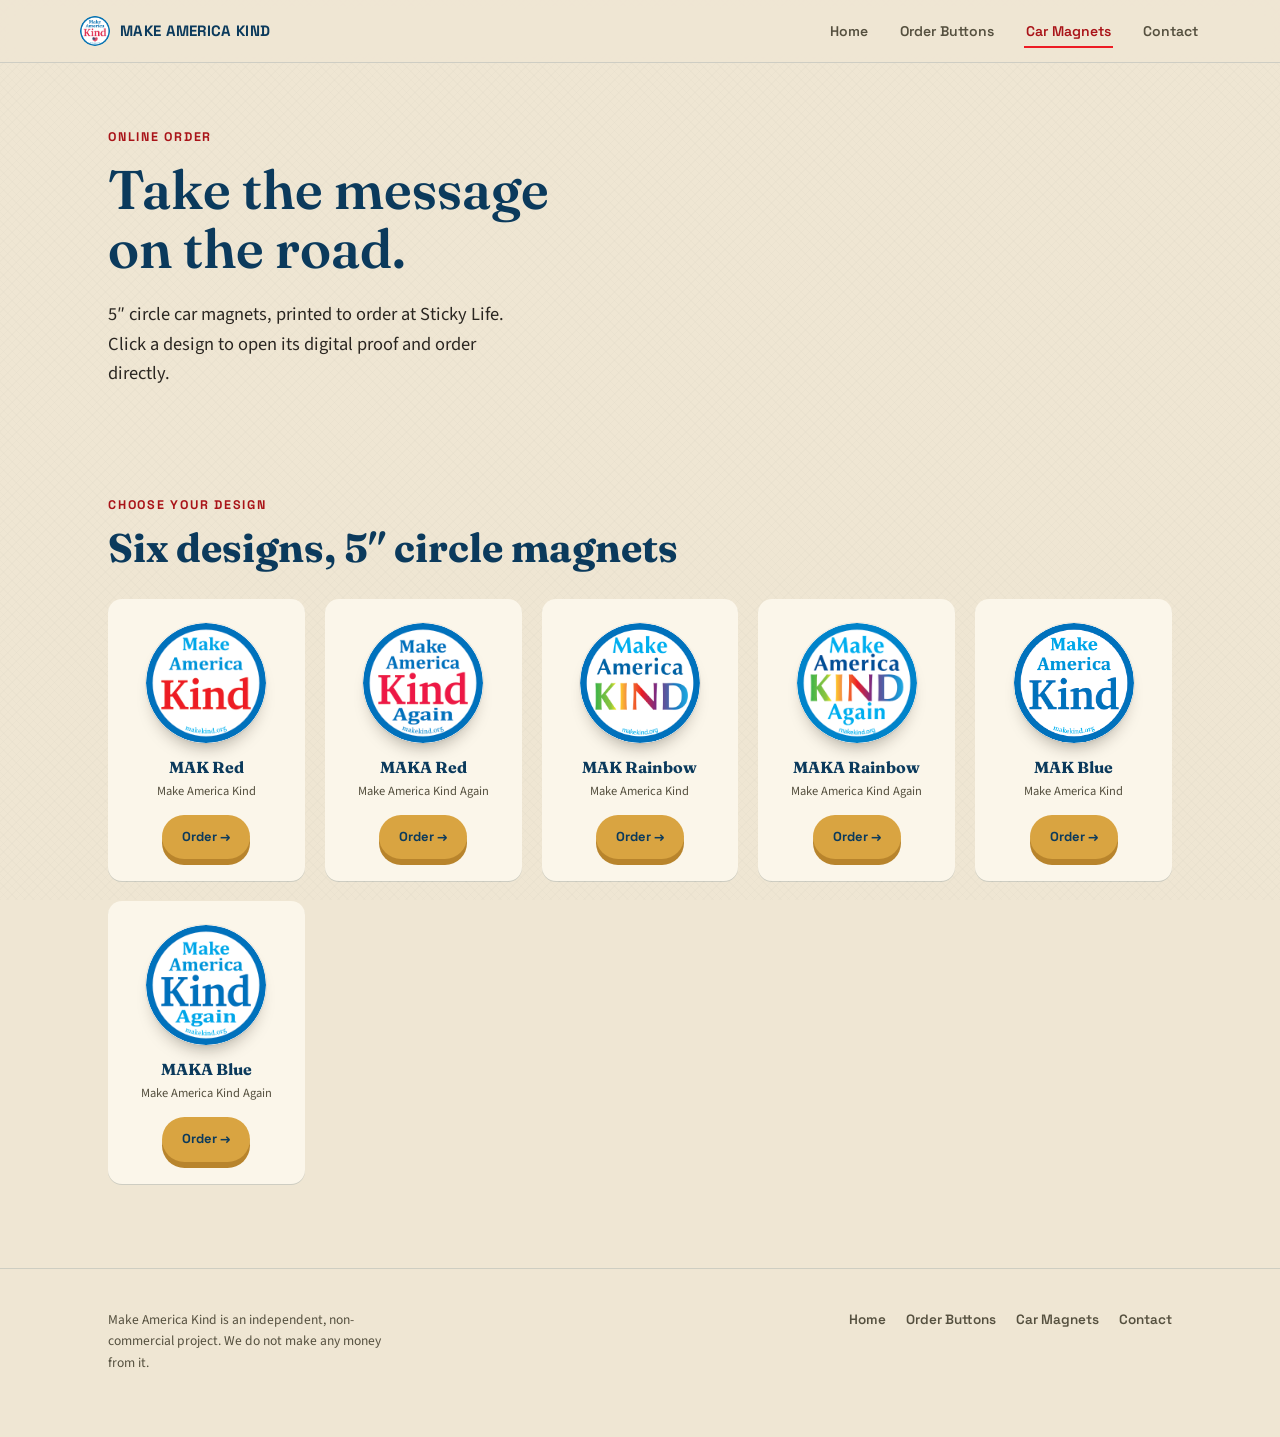
==== car-magnet.html @ 9bb04678 "Add files via upload Initial upload" ====
<!DOCTYPE html>
<html lang="en">
<head>
<meta charset="UTF-8">
<meta name="viewport" content="width=device-width, initial-scale=1">
<title>Order Car Magnets — Make America Kind</title>
<meta name="description" content="Order Make America Kind car magnets online through stickylife.com.">
<link rel="icon" href="assets/favicon.png" type="image/png">
<link rel="stylesheet" href="css/styles.css">
<!-- Google Analytics (GA4) -->
<script async src="https://www.googletagmanager.com/gtag/js?id=G-3BDSZT17VZ"></script>
<script>
  window.dataLayer = window.dataLayer || [];
  function gtag(){dataLayer.push(arguments);}
  gtag('js', new Date());
  gtag('config', 'G-3BDSZT17VZ');
</script>

</head>
<body>

<header class="site-header">
  <div class="wrap nav-row">
    <a class="brand" href="index.html">
      <img src="assets/buttons/makh-red.png" alt="Make America Kind logo">
      Make America Kind
    </a>
    <button class="nav-toggle" aria-label="Toggle navigation" aria-expanded="false">
      <span></span><span></span><span></span>
    </button>
    <ul class="nav-links">
      <li><a href="index.html">Home</a></li>
      <li><a href="order.html">Order Buttons</a></li>
      <li><a href="car-magnet.html" aria-current="page">Car Magnets</a></li>
      <li><a href="contact.html">Contact</a></li>
    </ul>
  </div>
</header>

<main>
  <section class="page-hero">
    <div class="wrap">
      <span class="eyebrow">Online order</span>
      <h1 style="font-size:clamp(2.2rem,5vw,3.4rem);">Take the message<br>on the road.</h1>
      <p class="lede">5&Prime; circle car magnets, printed to order at Sticky Life. Click a design to open its digital proof and order directly.</p>
    </div>
  </section>

  <section>
    <div class="wrap">
      <span class="eyebrow">Choose your design</span>
      <h2>Six designs, 5&Prime; circle magnets</h2>

      <div class="order-grid">

        <div class="order-card">
          <div class="magnet"><img src="assets/buttons/mak-red.png" alt="Red Make America Kind design"></div>
          <h3>MAK Red</h3>
          <p class="order-note">Make America Kind</p>
          <a class="btn btn-fill" href="https://www.stickylife.com/digital-proof/0620-CCM-0176" target="_blank" rel="noopener">Order →</a>
        </div>

        <div class="order-card">
          <div class="magnet"><img src="assets/buttons/maka-red.png" alt="Red Make America Kind Again design"></div>
          <h3>MAKA Red</h3>
          <p class="order-note">Make America Kind Again</p>
          <a class="btn btn-fill" href="https://www.stickylife.com/digital-proof/0620-CCM-0178" target="_blank" rel="noopener">Order →</a>
        </div>

        <div class="order-card">
          <div class="magnet"><img src="assets/buttons/mak-rainbow.png" alt="Rainbow Make America Kind design"></div>
          <h3>MAK Rainbow</h3>
          <p class="order-note">Make America Kind</p>
          <a class="btn btn-fill" href="https://www.stickylife.com/digital-proof/0620-CCM-0180" target="_blank" rel="noopener">Order →</a>
        </div>

        <div class="order-card">
          <div class="magnet"><img src="assets/buttons/maka-rainbow.png" alt="Rainbow Make America Kind Again design"></div>
          <h3>MAKA Rainbow</h3>
          <p class="order-note">Make America Kind Again</p>
          <a class="btn btn-fill" href="https://www.stickylife.com/digital-proof/0620-CCM-0179" target="_blank" rel="noopener">Order →</a>
        </div>

        <div class="order-card">
          <div class="magnet"><img src="assets/buttons/mak-blue.png" alt="Blue Make America Kind design"></div>
          <h3>MAK Blue</h3>
          <p class="order-note">Make America Kind</p>
          <a class="btn btn-fill" href="https://www.stickylife.com/digital-proof/0620-CCM-0177" target="_blank" rel="noopener">Order →</a>
        </div>

        <div class="order-card">
          <div class="magnet"><img src="assets/buttons/maka-blue.png" alt="Blue Make America Kind Again design"></div>
          <h3>MAKA Blue</h3>
          <p class="order-note">Make America Kind Again</p>
          <a class="btn btn-fill" href="https://www.stickylife.com/digital-proof/0620-CCM-0175" target="_blank" rel="noopener">Order →</a>
        </div>

      </div>
    </div>
  </section>


</main>

<footer class="site-footer">
  <div class="wrap footer-row">
    <p class="footer-note">Make America Kind is an independent, non-commercial project. We do not make any money from it.</p>
    <ul class="footer-links">
      <li><a href="index.html">Home</a></li>
      <li><a href="order.html">Order Buttons</a></li>
      <li><a href="car-magnet.html">Car Magnets</a></li>
      <li><a href="contact.html">Contact</a></li>
    </ul>
  </div>
</footer>

<script src="js/main.js"></script>
</body>
</html>
---- css/styles.css ----
/* ==========================================================================
   Make America Kind — stylesheet
   Palette: woven canvas background, button-blue + button-red pulled directly
   from the real artwork (#0071bc ring blue, #ed1c24 button red)
   ========================================================================== */

@import url('https://fonts.googleapis.com/css2?family=Fraunces:opsz,wght@9..144,500;9..144,600;9..144,700;9..144,900&family=Space+Grotesk:wght@500;600;700&family=Source+Sans+3:wght@400;500;600&display=swap');

:root {
  --canvas: #efe6d3;
  --canvas-deep: #e3d6b8;
  --denim: #0071bc;
  --denim-deep: #0b3a5c;
  --mustard: #d9a441;
  --mustard-deep: #b8842c;
  --brick: #ed1c24;
  --brick-deep: #a91318;
  --ink: #2a2621;
  --ink-soft: #55503f;
  --paper-line: rgba(11, 58, 92, 0.14);
  --cream: #fbf6ea;

  --font-display: 'Fraunces', Georgia, serif;
  --font-label: 'Space Grotesk', sans-serif;
  --font-body: 'Source Sans 3', sans-serif;

  --max-width: 1120px;
  --radius-lg: 22px;
  --radius-md: 14px;
}

* { box-sizing: border-box; }

html { scroll-behavior: smooth; }

body {
  margin: 0;
  background: var(--canvas);
  color: var(--ink);
  font-family: var(--font-body);
  font-size: 17px;
  line-height: 1.6;
  -webkit-font-smoothing: antialiased;
}

/* woven canvas texture */
body::before {
  content: "";
  position: fixed;
  inset: 0;
  pointer-events: none;
  z-index: 0;
  opacity: 0.5;
  background-image:
    repeating-linear-gradient(45deg, rgba(44,62,82,0.035) 0px, rgba(44,62,82,0.035) 1px, transparent 1px, transparent 6px),
    repeating-linear-gradient(-45deg, rgba(44,62,82,0.03) 0px, rgba(44,62,82,0.03) 1px, transparent 1px, transparent 6px);
}

img, svg { max-width: 100%; display: block; }

a { color: inherit; }

.wrap {
  max-width: var(--max-width);
  margin: 0 auto;
  padding: 0 28px;
  position: relative;
  z-index: 1;
}

.eyebrow {
  font-family: var(--font-label);
  font-weight: 700;
  letter-spacing: 0.14em;
  text-transform: uppercase;
  font-size: 12.5px;
  color: var(--brick-deep);
}

h1, h2, h3 {
  font-family: var(--font-display);
  font-weight: 700;
  color: var(--denim-deep);
  margin: 0.2em 0 0.4em;
  line-height: 1.08;
}

h1 { font-size: clamp(2.6rem, 6vw, 4.6rem); font-weight: 600; }
h2 { font-size: clamp(1.7rem, 3.4vw, 2.5rem); }
h3 { font-size: 1.25rem; }

p { margin: 0 0 1em; color: var(--ink-soft); }

.lede {
  font-size: 1.15rem;
  max-width: 46ch;
  color: var(--ink);
}

/* ---------------------------------- nav ---------------------------------- */

.site-header {
  position: sticky;
  top: 0;
  z-index: 40;
  background: rgba(239, 230, 211, 0.86);
  backdrop-filter: blur(8px);
  border-bottom: 1px solid var(--paper-line);
}

.nav-row {
  display: flex;
  align-items: center;
  justify-content: space-between;
  padding: 16px 0;
}

.brand {
  display: flex;
  align-items: center;
  gap: 10px;
  text-decoration: none;
  font-family: var(--font-label);
  font-weight: 700;
  letter-spacing: 0.02em;
  color: var(--denim-deep);
  font-size: 15px;
  text-transform: uppercase;
}

.brand svg { width: 30px; height: 30px; flex-shrink: 0; }
.brand img { width: 30px; height: 30px; flex-shrink: 0; border-radius: 50%; }

.nav-links {
  display: flex;
  gap: 28px;
  list-style: none;
  margin: 0;
  padding: 0;
  font-family: var(--font-label);
  font-weight: 600;
  font-size: 14px;
}

.nav-links a {
  text-decoration: none;
  color: var(--ink-soft);
  padding: 6px 2px;
  border-bottom: 2px solid transparent;
  transition: color 0.15s ease, border-color 0.15s ease;
}

.nav-links a:hover,
.nav-links a[aria-current="page"] {
  color: var(--brick-deep);
  border-color: var(--brick);
}

.nav-toggle {
  display: none;
  background: none;
  border: 1.5px solid var(--denim);
  border-radius: 8px;
  width: 40px;
  height: 36px;
  cursor: pointer;
}
.nav-toggle span {
  display: block;
  width: 18px;
  height: 2px;
  margin: 4px auto;
  background: var(--denim);
}

@media (max-width: 720px) {
  .nav-toggle { display: block; }
  .nav-links {
    position: absolute;
    top: 100%;
    left: 0;
    right: 0;
    flex-direction: column;
    background: var(--cream);
    padding: 18px 28px;
    gap: 14px;
    border-bottom: 1px solid var(--paper-line);
    display: none;
  }
  .nav-links.open { display: flex; }
}

/* --------------------------------- hero ---------------------------------- */

.hero-section {
  padding: 76px 0 60px;
}

@media (max-width: 860px) {
  .hero-section { padding: 48px 0 40px; }
}

.hero-grid {
  display: grid;
  grid-template-columns: 1.1fr 0.9fr;
  gap: 48px;
  align-items: center;
}

@media (max-width: 860px) {
  .hero-grid { grid-template-columns: 1fr; }
}

.hero-copy .eyebrow { margin-bottom: 14px; display: inline-block; }

.hero-actions {
  display: flex;
  gap: 14px;
  flex-wrap: wrap;
  margin-top: 30px;
}

/* buttons */

.btn {
  display: inline-flex;
  align-items: center;
  gap: 8px;
  font-family: var(--font-label);
  font-weight: 700;
  font-size: 14.5px;
  text-decoration: none;
  padding: 14px 24px;
  border-radius: 999px;
  transition: transform 0.15s ease, box-shadow 0.15s ease, background 0.15s ease;
  border: 2px solid transparent;
}
.btn:hover { transform: translateY(-2px); }

.btn-fill {
  background: var(--mustard);
  color: var(--denim-deep);
  box-shadow: 0 6px 0 var(--mustard-deep);
}
.btn-fill:hover { box-shadow: 0 8px 0 var(--mustard-deep); }
.btn-fill:active { transform: translateY(2px); box-shadow: 0 3px 0 var(--mustard-deep); }

.btn-outline {
  background: transparent;
  color: var(--denim-deep);
  border-color: var(--denim);
}
.btn-outline:hover { background: var(--denim); color: var(--cream); }

.btn-ghost {
  background: transparent;
  color: var(--brick-deep);
  border-color: var(--brick);
}
.btn-ghost:hover { background: var(--brick); color: var(--cream); }

/* ------------------------------ pin badges -------------------------------- */

.pin-field {
  position: relative;
  background:
    repeating-linear-gradient(0deg, rgba(44,62,82,0.05) 0 2px, transparent 2px 34px),
    repeating-linear-gradient(90deg, rgba(44,62,82,0.05) 0 2px, transparent 2px 34px),
    var(--canvas-deep);
  border-radius: var(--radius-lg);
  padding: 46px 28px;
  display: flex;
  justify-content: center;
  gap: 8px;
  flex-wrap: wrap;
  box-shadow: inset 0 0 0 1px var(--paper-line);
}

.pin-badge {
  width: 148px;
  height: 148px;
  border-radius: 50%;
  position: relative;
  transition: transform 0.2s ease, box-shadow 0.2s ease;
  box-shadow:
    0 10px 20px -12px rgba(11, 58, 92, 0.4),
    0 0 0 1px rgba(11, 58, 92, 0.08);
  cursor: default;
  background: #fff;
  overflow: hidden;
}

.pin-badge img {
  width: 100%;
  height: 100%;
  object-fit: cover;
  border-radius: 50%;
  display: block;
}

.pin-badge:hover {
  transform: translateY(-4px);
  box-shadow:
    0 16px 24px -12px rgba(11, 58, 92, 0.45),
    0 0 0 1px rgba(11, 58, 92, 0.08);
}

/* pinned variant: clasp + slight tilt — reserved for the hero cluster,
   so the "worn button" signature stays special rather than repeated */
.pin-badge--pinned {
  --tilt: 0deg;
  margin-top: 14px;
  transform: rotate(var(--tilt));
}

.pin-badge--pinned::before {
  content: "";
  position: absolute;
  top: -13px;
  left: 50%;
  transform: translateX(-50%);
  width: 26px;
  height: 16px;
  border-radius: 4px 4px 0 0;
  background: linear-gradient(180deg, #cfcfcf, #8a8a8a);
  box-shadow: 0 1px 2px rgba(0,0,0,0.35);
  z-index: 2;
}

.pin-badge--pinned:hover {
  transform: rotate(0deg) translateY(-6px) scale(1.04);
  box-shadow:
    0 22px 26px -12px rgba(11, 58, 92, 0.5),
    0 0 0 1px rgba(11, 58, 92, 0.08);
}

.pin-caption {
  text-align: center;
  font-family: var(--font-label);
  font-size: 12.5px;
  letter-spacing: 0.08em;
  text-transform: uppercase;
  color: var(--ink-soft);
  margin-top: 18px;
}

@media (prefers-reduced-motion: reduce) {
  .pin-badge, .btn { transition: none; }
  .pin-badge--pinned:hover { transform: rotate(var(--tilt)); }
}

/* -------------------------------- sections -------------------------------- */

section { padding: 64px 0; position: relative; z-index: 1; }

.section-divider {
  height: 1px;
  background: var(--paper-line);
  max-width: var(--max-width);
  margin: 0 auto;
}

.postcard {
  background: var(--cream);
  border-radius: var(--radius-lg);
  padding: 46px;
  box-shadow: 0 1px 0 var(--paper-line), 0 18px 30px -22px rgba(28,20,10,0.35);
  position: relative;
}
.postcard::after {
  content: "";
  position: absolute;
  inset: 10px;
  border: 1px dashed var(--paper-line);
  border-radius: 14px;
  pointer-events: none;
}

.signature {
  font-family: var(--font-display);
  font-style: italic;
  font-size: 1.3rem;
  color: var(--brick-deep);
  margin-top: 24px;
}

.two-col {
  display: grid;
  grid-template-columns: 1fr 1fr;
  gap: 48px;
  align-items: start;
}
@media (max-width: 780px) {
  .two-col { grid-template-columns: 1fr; }
}

/* timeline (real chronological sequence) */

.timeline {
  display: grid;
  grid-template-columns: repeat(3, 1fr);
  gap: 24px;
  margin-top: 12px;
}
@media (max-width: 780px) {
  .timeline { grid-template-columns: 1fr; }
}

.timeline-item {
  border-left: 3px solid var(--mustard);
  padding: 4px 0 4px 20px;
}
.timeline-item:nth-child(2) { border-left-color: var(--denim); }
.timeline-item:nth-child(3) { border-left-color: var(--brick); }

.timeline-date {
  font-family: var(--font-label);
  font-weight: 700;
  font-size: 13px;
  letter-spacing: 0.08em;
  text-transform: uppercase;
  color: var(--denim-deep);
}

/* order strip */

.order-strip {
  background: var(--denim-deep);
  border-radius: var(--radius-lg);
  padding: 44px;
  color: var(--cream);
  display: flex;
  align-items: center;
  justify-content: space-between;
  gap: 30px;
  flex-wrap: wrap;
}
.order-strip h2 { color: var(--cream); margin: 0 0 6px; }
.order-strip p { color: rgba(251,246,234,0.75); margin: 0; max-width: 42ch; }
.order-strip .hero-actions { margin-top: 0; }

/* qr / share */

.share-card {
  display: flex;
  gap: 30px;
  align-items: center;
  background: var(--canvas-deep);
  border-radius: var(--radius-lg);
  padding: 34px;
  flex-wrap: wrap;
}
.qr-box {
  background: var(--cream);
  padding: 12px;
  border-radius: var(--radius-md);
  box-shadow: 0 1px 0 var(--paper-line);
  width: 128px;
  height: 128px;
}
.qr-box img { width: 100%; height: 100%; }

/* -------------------------------- footer ---------------------------------- */

.site-footer {
  border-top: 1px solid var(--paper-line);
  padding: 40px 0 50px;
  margin-top: 20px;
}
.footer-row {
  display: flex;
  justify-content: space-between;
  align-items: flex-start;
  flex-wrap: wrap;
  gap: 20px;
}
.footer-note {
  font-size: 13.5px;
  color: var(--ink-soft);
  max-width: 42ch;
}
.footer-links {
  display: flex;
  gap: 20px;
  list-style: none;
  padding: 0;
  margin: 0;
  font-family: var(--font-label);
  font-size: 13.5px;
  font-weight: 600;
}
.footer-links a { text-decoration: none; color: var(--ink-soft); }
.footer-links a:hover { color: var(--brick-deep); }

/* -------------------------------- misc pages ------------------------------- */

.page-hero {
  padding: 60px 0 20px;
  text-align: left;
}

.design-grid {
  display: grid;
  grid-template-columns: repeat(auto-fit, minmax(220px, 1fr));
  gap: 22px;
  margin-top: 34px;
}
.design-card {
  background: var(--cream);
  border-radius: var(--radius-md);
  padding: 30px 24px;
  text-align: center;
  box-shadow: 0 1px 0 var(--paper-line);
}
.design-card .pin-badge { margin: 0 auto 18px; }
.design-card h3 { margin-bottom: 6px; }
.design-card p { font-size: 14.5px; margin-bottom: 0; }

.magnet {
  width: 120px;
  height: 120px;
  border-radius: 50%;
  display: flex;
  align-items: center;
  justify-content: center;
  text-align: center;
  margin: 0 auto 18px;
  background: #fff;
  overflow: hidden;
  box-shadow:
    0 12px 18px -10px rgba(28,20,10,0.4),
    0 0 0 1px rgba(28, 20, 10, 0.06);
}
.magnet img {
  width: 100%;
  height: 100%;
  object-fit: cover;
  border-radius: 50%;
  display: block;
}

.contact-block {
  display: flex;
  gap: 40px;
  flex-wrap: wrap;
  align-items: flex-start;
}
.contact-email {
  font-family: var(--font-display);
  font-size: 1.6rem;
  color: var(--denim-deep);
}

/* per-design order grid */

.order-grid {
  display: grid;
  grid-template-columns: repeat(auto-fill, minmax(190px, 1fr));
  gap: 20px;
  margin-top: 30px;
}
.order-card {
  background: var(--cream);
  border-radius: var(--radius-md);
  padding: 24px 18px 22px;
  text-align: center;
  box-shadow: 0 1px 0 var(--paper-line);
  display: flex;
  flex-direction: column;
  align-items: center;
}
.order-card .pin-badge,
.order-card .magnet {
  margin: 0 0 16px;
}
.order-card h3 {
  font-size: 1rem;
  margin: 0 0 4px;
}
.order-card .order-note {
  font-size: 12.5px;
  color: var(--ink-soft);
  margin: 0 0 14px;
}
.order-card .btn {
  padding: 10px 18px;
  font-size: 13px;
  margin-top: auto;
}

.coupon-note {
  display: inline-flex;
  align-items: center;
  gap: 10px;
  background: var(--canvas-deep);
  border-radius: 999px;
  padding: 10px 20px;
  font-family: var(--font-label);
  font-size: 13.5px;
  font-weight: 600;
  color: var(--denim-deep);
  margin-top: 22px;
}
.coupon-note code {
  background: var(--mustard);
  color: var(--denim-deep);
  padding: 2px 8px;
  border-radius: 6px;
  font-family: var(--font-label);
}

.steps-list {
  counter-reset: step;
  list-style: none;
  padding: 0;
  margin: 24px 0 0;
  display: grid;
  grid-template-columns: repeat(3, 1fr);
  gap: 20px;
}
@media (max-width: 780px) {
  .steps-list { grid-template-columns: 1fr; }
}
.steps-list li {
  counter-increment: step;
  background: var(--cream);
  border-radius: var(--radius-md);
  padding: 22px 20px;
  position: relative;
  box-shadow: 0 1px 0 var(--paper-line);
}
.steps-list li::before {
  content: counter(step);
  font-family: var(--font-label);
  font-weight: 700;
  font-size: 13px;
  color: #fff;
  background: var(--brick);
  width: 26px;
  height: 26px;
  border-radius: 50%;
  display: inline-flex;
  align-items: center;
  justify-content: center;
  margin-bottom: 10px;
}
.steps-list p { margin: 0; font-size: 14.5px; }

/* polaroid-style photo card */

.polaroid-row {
  display: flex;
  gap: 32px;
  align-items: center;
  flex-wrap: wrap;
}
.polaroid {
  background: #fff;
  padding: 14px 14px 46px;
  border-radius: 4px;
  box-shadow: 0 16px 26px -14px rgba(28,20,10,0.4), 0 0 0 1px var(--paper-line);
  transform: rotate(-3deg);
  width: 220px;
  flex-shrink: 0;
}
.polaroid img {
  width: 100%;
  aspect-ratio: 4/5;
  object-fit: cover;
  border-radius: 2px;
}
.polaroid-caption {
  font-family: var(--font-display);
  font-style: italic;
  text-align: center;
  color: var(--ink-soft);
  font-size: 14px;
  margin-top: 12px;
}
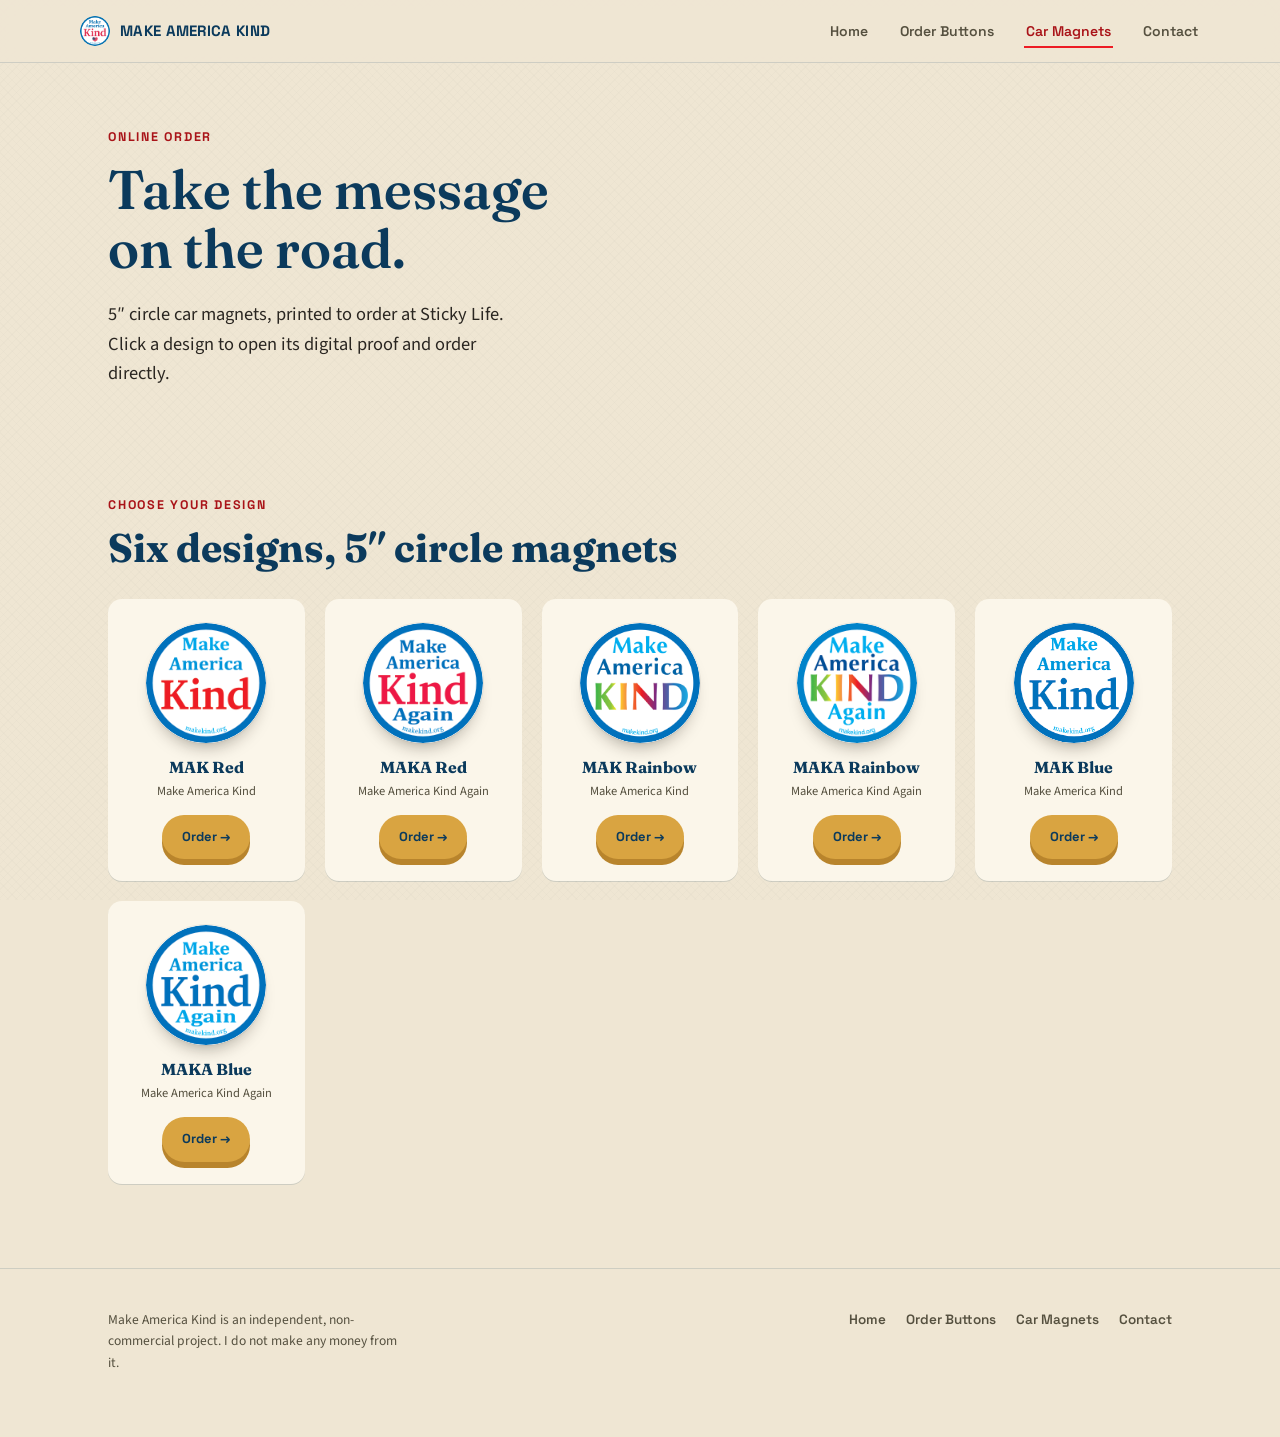
==== commit 86614d67: "Story Changes We/I" ====
--- a/car-magnet.html
+++ b/car-magnet.html
@@ -54,42 +54,42 @@
       <div class="order-grid">
 
         <div class="order-card">
-          <div class="magnet"><img src="assets/buttons/mak-red.png" alt="Red Make America Kind design"></div>
+          <a class="magnet" href="https://www.stickylife.com/digital-proof/0620-CCM-0176" target="_blank" rel="noopener" aria-label="Order: Red Make America Kind design"><img src="assets/buttons/mak-red.png" alt="Red Make America Kind design"></a>
           <h3>MAK Red</h3>
           <p class="order-note">Make America Kind</p>
           <a class="btn btn-fill" href="https://www.stickylife.com/digital-proof/0620-CCM-0176" target="_blank" rel="noopener">Order →</a>
         </div>
 
         <div class="order-card">
-          <div class="magnet"><img src="assets/buttons/maka-red.png" alt="Red Make America Kind Again design"></div>
+          <a class="magnet" href="https://www.stickylife.com/digital-proof/0620-CCM-0178" target="_blank" rel="noopener" aria-label="Order: Red Make America Kind Again design"><img src="assets/buttons/maka-red.png" alt="Red Make America Kind Again design"></a>
           <h3>MAKA Red</h3>
           <p class="order-note">Make America Kind Again</p>
           <a class="btn btn-fill" href="https://www.stickylife.com/digital-proof/0620-CCM-0178" target="_blank" rel="noopener">Order →</a>
         </div>
 
         <div class="order-card">
-          <div class="magnet"><img src="assets/buttons/mak-rainbow.png" alt="Rainbow Make America Kind design"></div>
+          <a class="magnet" href="https://www.stickylife.com/digital-proof/0620-CCM-0180" target="_blank" rel="noopener" aria-label="Order: Rainbow Make America Kind design"><img src="assets/buttons/mak-rainbow.png" alt="Rainbow Make America Kind design"></a>
           <h3>MAK Rainbow</h3>
           <p class="order-note">Make America Kind</p>
           <a class="btn btn-fill" href="https://www.stickylife.com/digital-proof/0620-CCM-0180" target="_blank" rel="noopener">Order →</a>
         </div>
 
         <div class="order-card">
-          <div class="magnet"><img src="assets/buttons/maka-rainbow.png" alt="Rainbow Make America Kind Again design"></div>
+          <a class="magnet" href="https://www.stickylife.com/digital-proof/0620-CCM-0179" target="_blank" rel="noopener" aria-label="Order: Rainbow Make America Kind Again design"><img src="assets/buttons/maka-rainbow.png" alt="Rainbow Make America Kind Again design"></a>
           <h3>MAKA Rainbow</h3>
           <p class="order-note">Make America Kind Again</p>
           <a class="btn btn-fill" href="https://www.stickylife.com/digital-proof/0620-CCM-0179" target="_blank" rel="noopener">Order →</a>
         </div>
 
         <div class="order-card">
-          <div class="magnet"><img src="assets/buttons/mak-blue.png" alt="Blue Make America Kind design"></div>
+          <a class="magnet" href="https://www.stickylife.com/digital-proof/0620-CCM-0177" target="_blank" rel="noopener" aria-label="Order: Blue Make America Kind design"><img src="assets/buttons/mak-blue.png" alt="Blue Make America Kind design"></a>
           <h3>MAK Blue</h3>
           <p class="order-note">Make America Kind</p>
           <a class="btn btn-fill" href="https://www.stickylife.com/digital-proof/0620-CCM-0177" target="_blank" rel="noopener">Order →</a>
         </div>
 
         <div class="order-card">
-          <div class="magnet"><img src="assets/buttons/maka-blue.png" alt="Blue Make America Kind Again design"></div>
+          <a class="magnet" href="https://www.stickylife.com/digital-proof/0620-CCM-0175" target="_blank" rel="noopener" aria-label="Order: Blue Make America Kind Again design"><img src="assets/buttons/maka-blue.png" alt="Blue Make America Kind Again design"></a>
           <h3>MAKA Blue</h3>
           <p class="order-note">Make America Kind Again</p>
           <a class="btn btn-fill" href="https://www.stickylife.com/digital-proof/0620-CCM-0175" target="_blank" rel="noopener">Order →</a>
@@ -104,7 +104,7 @@
 
 <footer class="site-footer">
   <div class="wrap footer-row">
-    <p class="footer-note">Make America Kind is an independent, non-commercial project. We do not make any money from it.</p>
+    <p class="footer-note">Make America Kind is an independent, non-commercial project. I do not make any money from it.</p>
     <ul class="footer-links">
       <li><a href="index.html">Home</a></li>
       <li><a href="order.html">Order Buttons</a></li>
--- a/css/styles.css
+++ b/css/styles.css
@@ -281,6 +281,7 @@
   height: 148px;
   border-radius: 50%;
   position: relative;
+  display: block;
   transition: transform 0.2s ease, box-shadow 0.2s ease;
   box-shadow:
     0 10px 20px -12px rgba(11, 58, 92, 0.4),
@@ -288,6 +289,7 @@
   cursor: default;
   background: #fff;
   overflow: hidden;
+  text-decoration: none;
 }
 
 .pin-badge img {
@@ -311,20 +313,6 @@
   --tilt: 0deg;
   margin-top: 14px;
   transform: rotate(var(--tilt));
-}
-
-.pin-badge--pinned::before {
-  content: "";
-  position: absolute;
-  top: -13px;
-  left: 50%;
-  transform: translateX(-50%);
-  width: 26px;
-  height: 16px;
-  border-radius: 4px 4px 0 0;
-  background: linear-gradient(180deg, #cfcfcf, #8a8a8a);
-  box-shadow: 0 1px 2px rgba(0,0,0,0.35);
-  z-index: 2;
 }
 
 .pin-badge--pinned:hover {
@@ -384,6 +372,29 @@
   margin-top: 24px;
 }
 
+.story-more summary {
+  cursor: pointer;
+  font-family: var(--font-label);
+  font-weight: 700;
+  font-size: 13.5px;
+  color: var(--brick-deep);
+  list-style: none;
+  display: inline-flex;
+  align-items: center;
+  gap: 6px;
+  margin-top: 2px;
+}
+.story-more summary:hover { text-decoration: underline; }
+.story-more summary::-webkit-details-marker { display: none; }
+.story-more summary::after {
+  content: "▾";
+  font-size: 10px;
+  transition: transform 0.15s ease;
+}
+.story-more[open] summary::after { transform: rotate(180deg); }
+.story-more[open] summary { margin-bottom: 16px; }
+.story-more-body p { margin-bottom: 1em; }
+
 .two-col {
   display: grid;
   grid-template-columns: 1fr 1fr;
@@ -520,13 +531,14 @@
   width: 120px;
   height: 120px;
   border-radius: 50%;
-  display: flex;
+  display: block;
   align-items: center;
   justify-content: center;
   text-align: center;
   margin: 0 auto 18px;
   background: #fff;
   overflow: hidden;
+  text-decoration: none;
   box-shadow:
     0 12px 18px -10px rgba(28,20,10,0.4),
     0 0 0 1px rgba(28, 20, 10, 0.06);
@@ -560,6 +572,7 @@
   margin-top: 30px;
 }
 .order-card {
+  scroll-margin-top: 90px;
   background: var(--cream);
   border-radius: var(--radius-md);
   padding: 24px 18px 22px;
@@ -601,12 +614,15 @@
   color: var(--denim-deep);
   margin-top: 22px;
 }
-.coupon-note code {
+.coupon-note code,
+.code-pill {
   background: var(--mustard);
   color: var(--denim-deep);
   padding: 2px 8px;
   border-radius: 6px;
   font-family: var(--font-label);
+  font-weight: 700;
+  white-space: nowrap;
 }
 
 .steps-list {
@@ -646,6 +662,77 @@
 }
 .steps-list p { margin: 0; font-size: 14.5px; }
 
+/* why-100 disclosure */
+
+.why-100 {
+  background: var(--cream);
+  border-radius: var(--radius-md);
+  padding: 16px 22px;
+  margin-top: 18px;
+  box-shadow: 0 1px 0 var(--paper-line);
+}
+
+.why-100 summary {
+  cursor: pointer;
+  font-family: var(--font-label);
+  font-weight: 700;
+  font-size: 14.5px;
+  color: var(--denim-deep);
+  list-style: none;
+}
+.why-100 summary::-webkit-details-marker { display: none; }
+.why-100 summary::before {
+  content: "▸";
+  display: inline-block;
+  margin-right: 8px;
+  transition: transform 0.15s ease;
+}
+.why-100[open] summary::before { transform: rotate(90deg); }
+
+.why-100-body {
+  margin-top: 14px;
+}
+.why-100-body p {
+  font-size: 14px;
+  margin-bottom: 12px;
+}
+
+.price-table {
+  width: 100%;
+  max-width: 360px;
+  border-collapse: collapse;
+  font-family: var(--font-label);
+  font-size: 13.5px;
+  margin-bottom: 14px;
+}
+.price-table th {
+  text-align: left;
+  font-weight: 700;
+  color: var(--ink-soft);
+  padding: 6px 10px;
+  border-bottom: 2px solid var(--paper-line);
+  font-size: 12px;
+  text-transform: uppercase;
+  letter-spacing: 0.04em;
+}
+.price-table td {
+  padding: 6px 10px;
+  border-bottom: 1px solid var(--paper-line);
+  color: var(--ink);
+}
+.price-table tr.price-row-highlight td {
+  background: var(--mustard);
+  color: var(--denim-deep);
+  font-weight: 700;
+  border-bottom-color: transparent;
+}
+.price-table tr.price-row-highlight td:first-child {
+  border-radius: 6px 0 0 6px;
+}
+.price-table tr.price-row-highlight td:last-child {
+  border-radius: 0 6px 6px 0;
+}
+
 /* polaroid-style photo card */
 
 .polaroid-row {
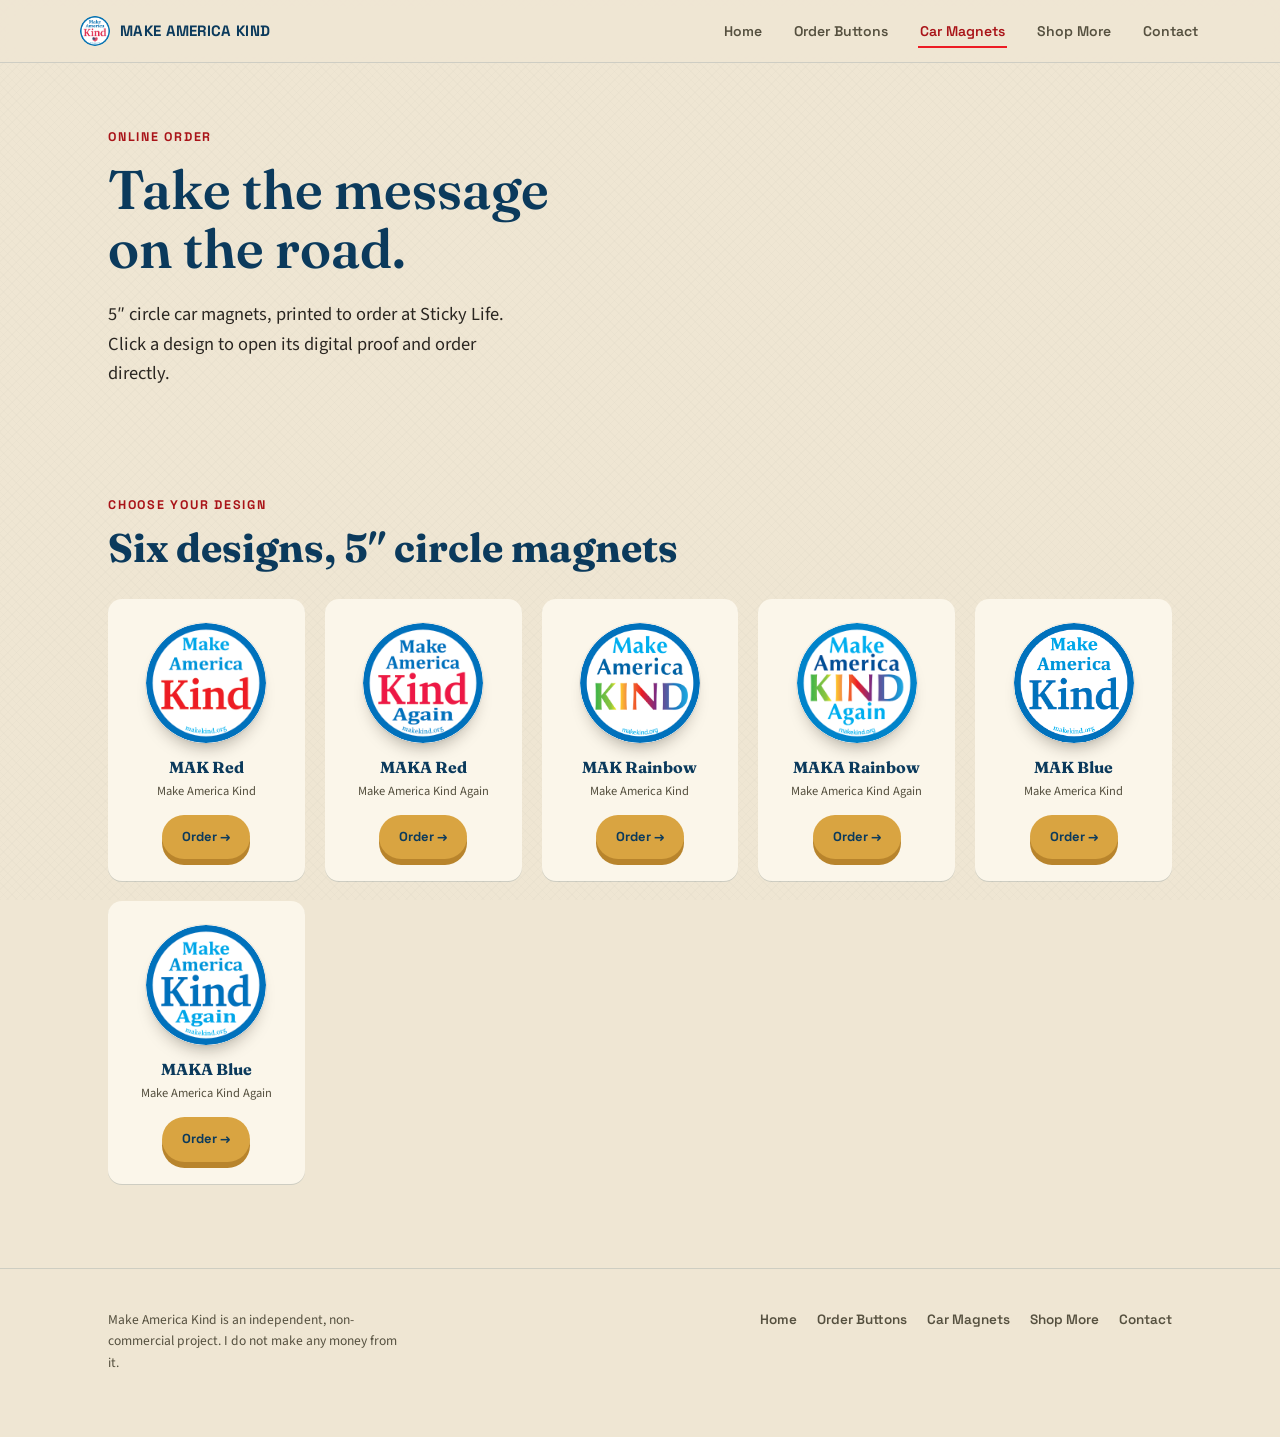
==== commit edb3f53b: "redbubble" ====
--- a/car-magnet.html
+++ b/car-magnet.html
@@ -32,6 +32,7 @@
       <li><a href="index.html">Home</a></li>
       <li><a href="order.html">Order Buttons</a></li>
       <li><a href="car-magnet.html" aria-current="page">Car Magnets</a></li>
+      <li><a href="shop-more.html">Shop More</a></li>
       <li><a href="contact.html">Contact</a></li>
     </ul>
   </div>
@@ -109,6 +110,7 @@
       <li><a href="index.html">Home</a></li>
       <li><a href="order.html">Order Buttons</a></li>
       <li><a href="car-magnet.html">Car Magnets</a></li>
+      <li><a href="shop-more.html">Shop More</a></li>
       <li><a href="contact.html">Contact</a></li>
     </ul>
   </div>
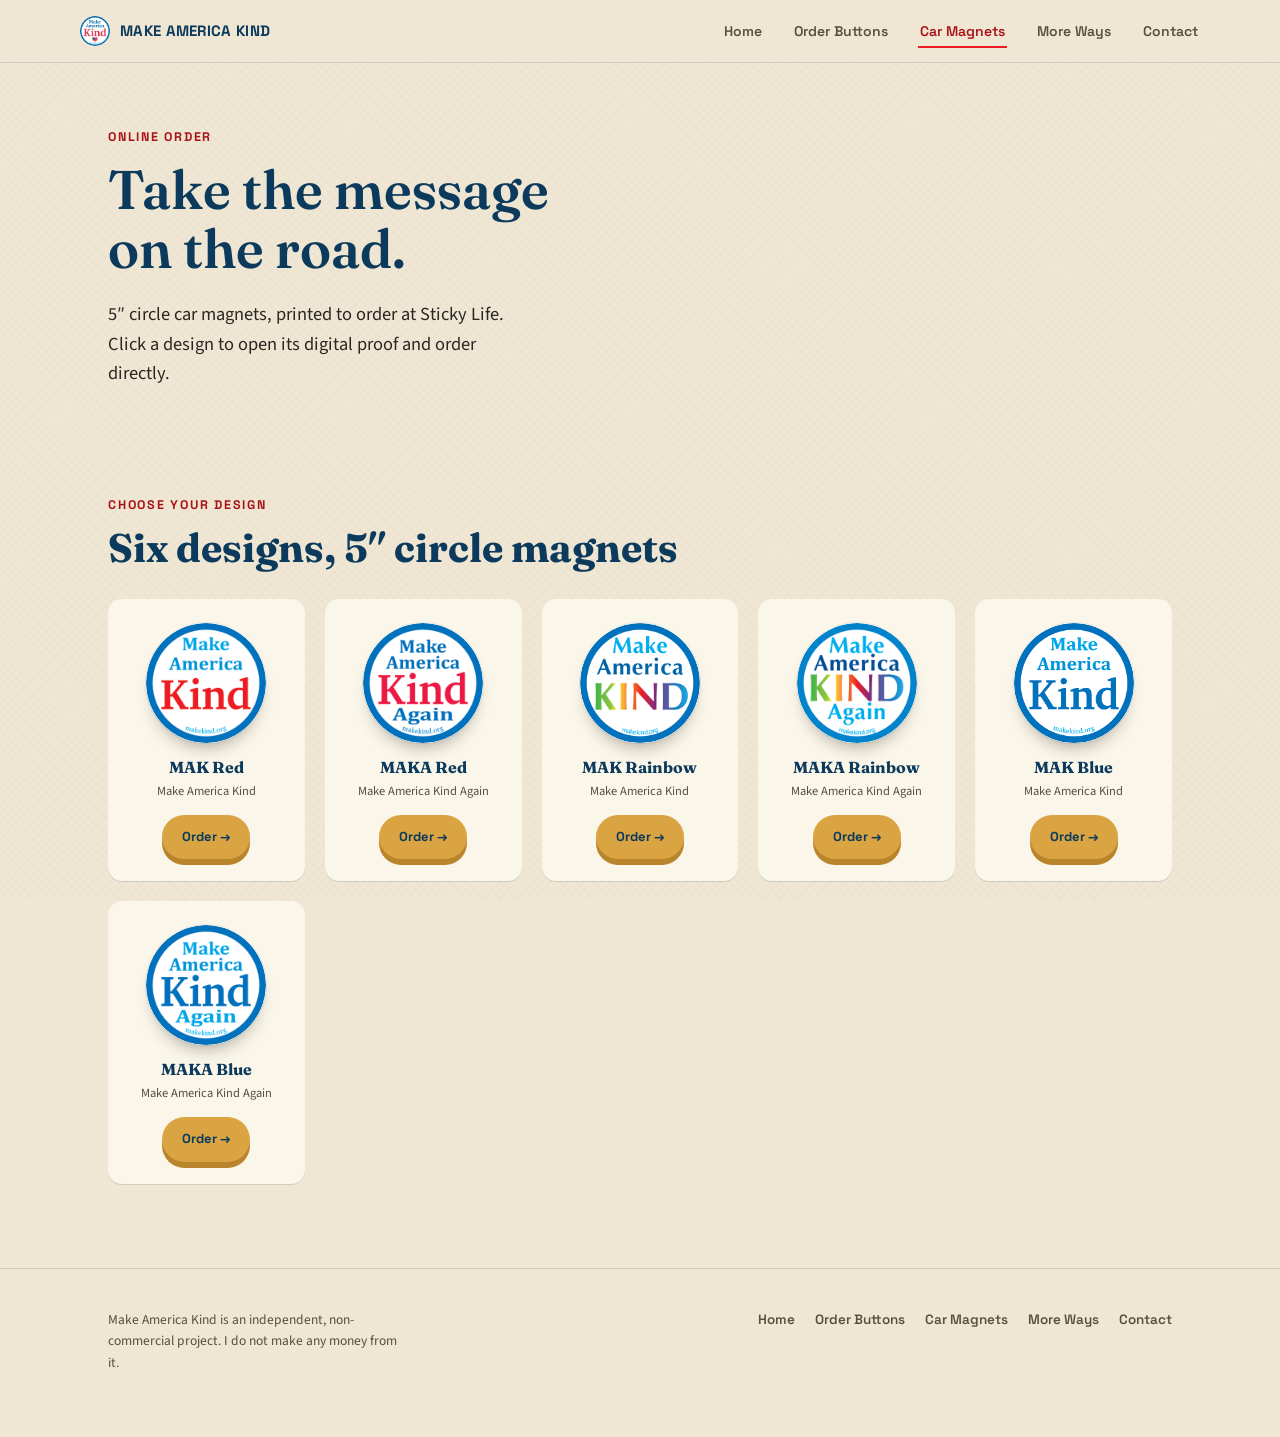
==== commit 914ad756: "Remove all shop" ====
--- a/car-magnet.html
+++ b/car-magnet.html
@@ -32,7 +32,7 @@
       <li><a href="index.html">Home</a></li>
       <li><a href="order.html">Order Buttons</a></li>
       <li><a href="car-magnet.html" aria-current="page">Car Magnets</a></li>
-      <li><a href="shop-more.html">Shop More</a></li>
+      <li><a href="shop-more.html">More Ways</a></li>
       <li><a href="contact.html">Contact</a></li>
     </ul>
   </div>
@@ -110,7 +110,7 @@
       <li><a href="index.html">Home</a></li>
       <li><a href="order.html">Order Buttons</a></li>
       <li><a href="car-magnet.html">Car Magnets</a></li>
-      <li><a href="shop-more.html">Shop More</a></li>
+      <li><a href="shop-more.html">More Ways</a></li>
       <li><a href="contact.html">Contact</a></li>
     </ul>
   </div>
